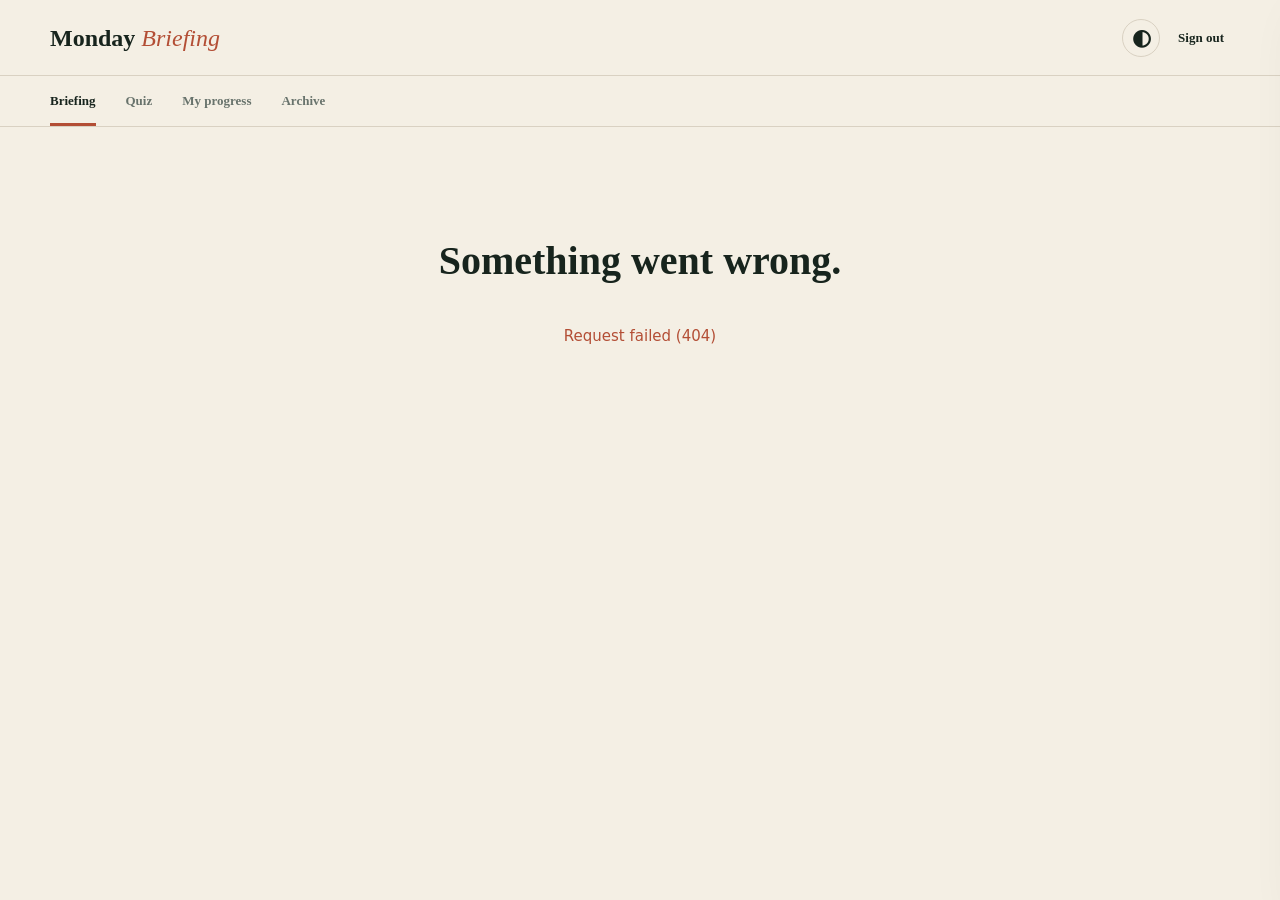
==== templates/index.html @ 01d197db "Build Monday Briefing app" ====
<!doctype html><html lang="en"><head><meta charset="utf-8"><meta name="viewport" content="width=device-width,initial-scale=1"><meta name="theme-color" content="#f4efe4"><title>Monday Briefing</title><link rel="stylesheet" href="/static/styles.css"></head>
<body><header class="masthead"><a class="brand" href="#">Monday <i>Briefing</i></a><div class="header-actions"><button id="theme" class="icon-btn" aria-label="Toggle colour theme">◐</button><form action="/logout" method="post"><button class="text-btn">Sign out</button></form></div></header>
<nav class="tabs" aria-label="Main sections"><button class="tab active" data-tab="briefing">Briefing</button><button class="tab" data-tab="quiz">Quiz</button><button class="tab" data-tab="progress">My progress</button><button class="tab" data-tab="archive">Archive</button></nav>
<div id="mode-banner" class="mode-banner hidden"></div><div id="build-banner" class="build-banner hidden"></div>
<main id="app"><section class="loading"><div class="kicker">Preparing your edition</div><h1>The signal is<br><em>coming into focus.</em></h1></section></main>
<aside id="drawer" class="drawer" aria-hidden="true"><div class="drawer-head"><div><span class="kicker">Dig in</span><h2 id="drawer-title">Tutor</h2></div><button id="drawer-close" class="icon-btn" aria-label="Close tutor">×</button></div><div id="chat" class="chat"></div><form id="chat-form" class="chat-form"><label class="search-check"><input id="web-search" type="checkbox" checked> Use current web sources when helpful</label><div class="chat-compose"><textarea id="chat-input" rows="2" placeholder="What would you like to understand?" required></textarea><button aria-label="Send question">↑</button></div></form></aside><div id="scrim" class="scrim"></div>
<script src="/static/app.js" defer></script></body></html>
---- static/styles.css ----
:root{--paper:#f4efe4;--surface:#fbf8f0;--ink:#17241d;--muted:#68736c;--line:#d9d1c2;--green:#1c4935;--soft-green:#dce8de;--rust:#b34e35;--gold:#d7ab55;--shadow:0 18px 50px rgba(42,35,25,.10)}
[data-theme=dark]{--paper:#101712;--surface:#18221c;--ink:#eef0e9;--muted:#a8b3ac;--line:#344139;--green:#94c9aa;--soft-green:#263e31;--rust:#e4866e;--gold:#d7ae5f;--shadow:0 18px 50px rgba(0,0,0,.3)}
*{box-sizing:border-box}html{scroll-behavior:smooth}body{margin:0;background:var(--paper);color:var(--ink);font:15px/1.55 'DM Sans',system-ui,sans-serif}.masthead{height:76px;padding:0 max(22px,calc((100vw - 1180px)/2));display:flex;align-items:center;justify-content:space-between;border-bottom:1px solid var(--line)}.brand{font:600 24px/1 'Newsreader',serif;color:var(--ink);text-decoration:none}.brand i{color:var(--rust);font-weight:500}.header-actions{display:flex;align-items:center;gap:12px}.header-actions form{margin:0}.text-btn,.icon-btn{background:none;border:0;color:var(--ink);font:600 13px 'DM Sans';cursor:pointer}.icon-btn{font-size:22px;width:38px;height:38px;border:1px solid var(--line);border-radius:50%}.tabs{padding:0 max(22px,calc((100vw - 1180px)/2));display:flex;gap:30px;border-bottom:1px solid var(--line);overflow:auto}.tab{padding:17px 0 14px;border:0;border-bottom:3px solid transparent;background:none;color:var(--muted);font:600 13px 'DM Sans';white-space:nowrap;cursor:pointer}.tab.active{color:var(--ink);border-color:var(--rust)}.mode-banner,.build-banner{padding:9px 20px;text-align:center;font-size:13px}.mode-banner{background:#f2dcae;color:#5b4316}.build-banner{background:var(--green);color:var(--paper)}.hidden{display:none!important}main{width:min(1180px,calc(100% - 44px));margin:0 auto 80px}.loading{padding:120px 0}.kicker{text-transform:uppercase;letter-spacing:.16em;font-weight:700;font-size:11px;color:var(--rust)}h1,h2,h3{font-family:'Newsreader',Georgia,serif}.loading h1,.hero h1{font-size:clamp(48px,8vw,92px);line-height:.9;letter-spacing:-.035em;margin:22px 0}.loading em,.hero em{font-weight:400;color:var(--rust)}.hero{padding:75px 0 50px;border-bottom:1px solid var(--line);display:grid;grid-template-columns:1fr 280px;gap:50px}.hero h1{font-size:clamp(46px,7vw,82px);max-width:850px}.hero-aside{align-self:end;border-left:2px solid var(--rust);padding-left:22px;color:var(--muted)}.date-line{font-size:13px;color:var(--muted);margin-top:12px}.actions{display:flex;gap:10px;flex-wrap:wrap}.primary,.secondary,.dig,.vote{border-radius:999px;padding:10px 16px;font:700 12px 'DM Sans';cursor:pointer}.primary{background:var(--green);color:var(--paper);border:1px solid var(--green)}.secondary,.dig,.vote{background:transparent;color:var(--ink);border:1px solid var(--line)}.section{padding:56px 0 0}.section-head{display:flex;justify-content:space-between;gap:20px;align-items:end;margin-bottom:22px}.section h2{font-size:38px;margin:0;letter-spacing:-.02em}.section-deck{max-width:510px;color:var(--muted);margin:0}.grid{display:grid;grid-template-columns:repeat(12,1fr);gap:18px}.card{grid-column:span 4;background:var(--surface);border:1px solid var(--line);border-radius:16px;padding:24px;display:flex;flex-direction:column;min-height:250px;box-shadow:0 1px 0 rgba(255,255,255,.2)}.card.wide{grid-column:span 6}.card.full{grid-column:1/-1;min-height:auto}.card-number{font:500 12px 'DM Sans';color:var(--rust);letter-spacing:.12em}.card h3{font-size:26px;line-height:1.08;margin:12px 0}.card p{color:var(--muted)}.card strong{color:var(--ink)}.card-footer{margin-top:auto;padding-top:16px;display:flex;align-items:center;justify-content:space-between;gap:8px;border-top:1px solid var(--line)}.feedback{display:flex;gap:6px}.vote{padding:7px 10px}.vote.selected{background:var(--soft-green);border-color:var(--green)}.dig{padding:7px 13px}.sources{display:flex;gap:7px;flex-wrap:wrap}.sources a{font-size:11px;color:var(--green);text-decoration:none;border-bottom:1px solid}.topic{font-size:10px;text-transform:uppercase;letter-spacing:.1em;font-weight:700;color:var(--green)}.tldr{display:grid;grid-template-columns:repeat(4,1fr);gap:1px;background:var(--line);border:1px solid var(--line);border-radius:16px;overflow:hidden}.tldr div{background:var(--surface);padding:24px}.tldr b{color:var(--rust);font-size:12px}.lens-list{margin:8px 0 0;padding-left:18px;color:var(--muted)}.quiz-shell,.progress-shell,.archive-shell{padding-top:60px;max-width:900px}.page-title{font-size:58px;line-height:1;margin:10px 0 15px}.page-deck{color:var(--muted);font-size:17px;max-width:650px}.question{padding:30px 0;border-bottom:1px solid var(--line)}.question h3{font-size:24px;margin:8px 0 16px}.option{display:flex;align-items:flex-start;gap:10px;padding:12px;border:1px solid var(--line);border-radius:10px;margin:8px 0;cursor:pointer}.option:has(input:checked){border-color:var(--green);background:var(--soft-green)}.explanation{margin-top:14px;border-left:3px solid var(--gold);padding:10px 15px;background:var(--surface)}.score{font:600 56px 'Newsreader';color:var(--rust)}.progress-card{background:var(--surface);padding:24px;border:1px solid var(--line);border-radius:14px;margin:12px 0}.progress-row{display:flex;justify-content:space-between}.bar{height:9px;background:var(--line);border-radius:10px;overflow:hidden;margin-top:15px}.bar span{display:block;height:100%;background:var(--green)}.concept-tags{display:flex;gap:8px;flex-wrap:wrap}.concept-tags span{padding:7px 11px;background:var(--soft-green);border-radius:999px;font-size:12px}.archive-item{display:flex;justify-content:space-between;align-items:center;gap:18px;border-bottom:1px solid var(--line);padding:22px 0}.drawer{position:fixed;z-index:20;right:0;top:0;width:min(520px,100%);height:100vh;background:var(--surface);box-shadow:var(--shadow);transform:translateX(105%);transition:.25s;display:flex;flex-direction:column}.drawer.open{transform:none}.drawer-head{padding:25px;display:flex;justify-content:space-between;border-bottom:1px solid var(--line)}.drawer-head h2{font-size:28px;margin:2px 0}.chat{padding:22px;overflow:auto;flex:1}.message{max-width:88%;padding:13px 15px;border-radius:14px;margin-bottom:12px;white-space:pre-wrap}.message.user{margin-left:auto;background:var(--green);color:var(--paper)}.message.assistant{background:var(--paper)}.followup{display:block;width:100%;text-align:left;margin:7px 0;border:1px solid var(--line);background:transparent;color:var(--ink);border-radius:9px;padding:10px;cursor:pointer}.chat-form{border-top:1px solid var(--line);padding:15px}.search-check{display:block;font-size:11px;color:var(--muted);margin-bottom:8px}.chat-compose{display:flex;gap:8px}.chat-compose textarea{flex:1;resize:none;border:1px solid var(--line);background:var(--paper);color:var(--ink);border-radius:12px;padding:12px;font:inherit}.chat-compose button{width:44px;border:0;border-radius:12px;background:var(--green);color:var(--paper);font-size:20px}.scrim{position:fixed;inset:0;background:#0008;z-index:15;opacity:0;pointer-events:none;transition:.25s}.scrim.open{opacity:1;pointer-events:auto}.empty{padding:70px 0;text-align:center}.empty h2{font-size:40px}.error{color:var(--rust)}
@media(max-width:850px){.hero{grid-template-columns:1fr}.hero-aside{align-self:auto}.card,.card.wide{grid-column:span 6}.tldr{grid-template-columns:1fr 1fr}.page-title{font-size:46px}}
@media(max-width:560px){main{width:min(100% - 28px,1180px)}.masthead,.tabs{padding-left:14px;padding-right:14px}.hero{padding-top:48px}.card,.card.wide{grid-column:1/-1}.tldr{grid-template-columns:1fr}.section-head{display:block}.section-deck{margin-top:8px}.header-actions{gap:3px}.text-btn{padding-right:0}.page-title{font-size:40px}}
@media(prefers-reduced-motion:reduce){*{scroll-behavior:auto!important;transition:none!important}}
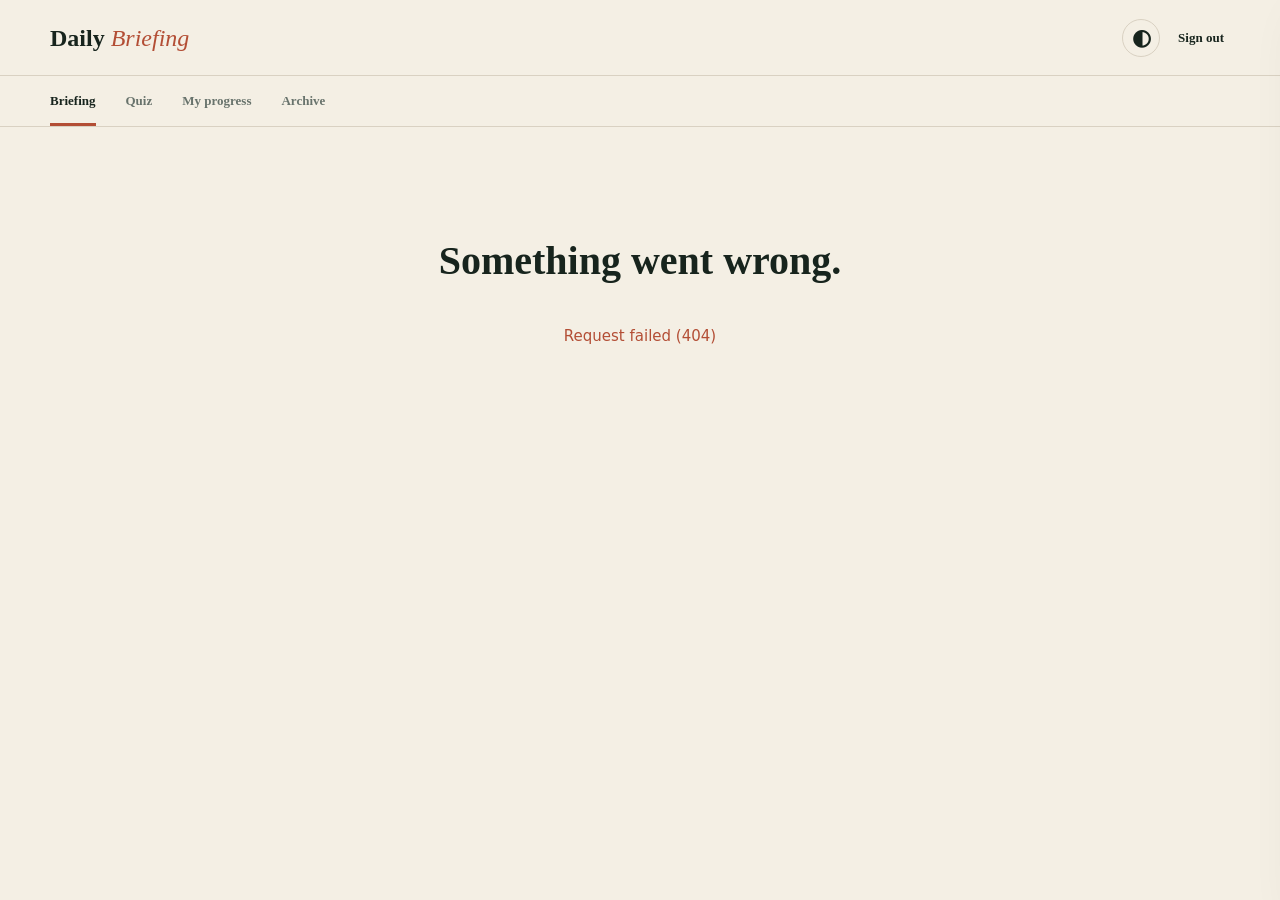
==== commit 168aafc3: "Turn briefing into a free daily manager desk" ====
--- a/templates/index.html
+++ b/templates/index.html
@@ -1,8 +1,7 @@
 <!doctype html><html lang="en"><head><meta charset="utf-8"><meta name="viewport" content="width=device-width,initial-scale=1"><meta name="theme-color" content="#f4efe4"><title>Monday Briefing</title><link rel="stylesheet" href="/static/styles.css"></head>
-<body><header class="masthead"><a class="brand" href="#">Monday <i>Briefing</i></a><div class="header-actions"><button id="theme" class="icon-btn" aria-label="Toggle colour theme">◐</button><form action="/logout" method="post"><button class="text-btn">Sign out</button></form></div></header>
+<body><header class="masthead"><a class="brand" href="#">Daily <i>Briefing</i></a><div class="header-actions"><button id="theme" class="icon-btn" aria-label="Toggle colour theme">◐</button><form action="/logout" method="post"><button class="text-btn">Sign out</button></form></div></header>
 <nav class="tabs" aria-label="Main sections"><button class="tab active" data-tab="briefing">Briefing</button><button class="tab" data-tab="quiz">Quiz</button><button class="tab" data-tab="progress">My progress</button><button class="tab" data-tab="archive">Archive</button></nav>
 <div id="mode-banner" class="mode-banner hidden"></div><div id="build-banner" class="build-banner hidden"></div>
-<main id="app"><section class="loading"><div class="kicker">Preparing your edition</div><h1>The signal is<br><em>coming into focus.</em></h1></section></main>
-<aside id="drawer" class="drawer" aria-hidden="true"><div class="drawer-head"><div><span class="kicker">Dig in</span><h2 id="drawer-title">Tutor</h2></div><button id="drawer-close" class="icon-btn" aria-label="Close tutor">×</button></div><div id="chat" class="chat"></div><form id="chat-form" class="chat-form"><label class="search-check"><input id="web-search" type="checkbox" checked> Use current web sources when helpful</label><div class="chat-compose"><textarea id="chat-input" rows="2" placeholder="What would you like to understand?" required></textarea><button aria-label="Send question">↑</button></div></form></aside><div id="scrim" class="scrim"></div>
+<main id="app"><section class="loading"><div class="kicker">Checking trusted sources</div><h1>Your financial radar<br><em>is coming into focus.</em></h1></section></main>
+<aside id="drawer" class="drawer" aria-hidden="true"><div class="drawer-head"><div><span class="kicker">Dig in</span><h2 id="drawer-title">Tutor</h2></div><button id="drawer-close" class="icon-btn" aria-label="Close tutor">×</button></div><div id="chat" class="chat"></div><form id="chat-form" class="chat-form"><label class="search-check"><input id="web-search" type="checkbox" checked> Include the card’s original source</label><div class="chat-compose"><textarea id="chat-input" rows="2" placeholder="What would you like to understand?" required></textarea><button aria-label="Send question">↑</button></div></form></aside><div id="scrim" class="scrim"></div>
 <script src="/static/app.js" defer></script></body></html>
-
--- a/static/styles.css
+++ b/static/styles.css
@@ -1,6 +1,8 @@
 :root{--paper:#f4efe4;--surface:#fbf8f0;--ink:#17241d;--muted:#68736c;--line:#d9d1c2;--green:#1c4935;--soft-green:#dce8de;--rust:#b34e35;--gold:#d7ab55;--shadow:0 18px 50px rgba(42,35,25,.10)}
 [data-theme=dark]{--paper:#101712;--surface:#18221c;--ink:#eef0e9;--muted:#a8b3ac;--line:#344139;--green:#94c9aa;--soft-green:#263e31;--rust:#e4866e;--gold:#d7ae5f;--shadow:0 18px 50px rgba(0,0,0,.3)}
 *{box-sizing:border-box}html{scroll-behavior:smooth}body{margin:0;background:var(--paper);color:var(--ink);font:15px/1.55 'DM Sans',system-ui,sans-serif}.masthead{height:76px;padding:0 max(22px,calc((100vw - 1180px)/2));display:flex;align-items:center;justify-content:space-between;border-bottom:1px solid var(--line)}.brand{font:600 24px/1 'Newsreader',serif;color:var(--ink);text-decoration:none}.brand i{color:var(--rust);font-weight:500}.header-actions{display:flex;align-items:center;gap:12px}.header-actions form{margin:0}.text-btn,.icon-btn{background:none;border:0;color:var(--ink);font:600 13px 'DM Sans';cursor:pointer}.icon-btn{font-size:22px;width:38px;height:38px;border:1px solid var(--line);border-radius:50%}.tabs{padding:0 max(22px,calc((100vw - 1180px)/2));display:flex;gap:30px;border-bottom:1px solid var(--line);overflow:auto}.tab{padding:17px 0 14px;border:0;border-bottom:3px solid transparent;background:none;color:var(--muted);font:600 13px 'DM Sans';white-space:nowrap;cursor:pointer}.tab.active{color:var(--ink);border-color:var(--rust)}.mode-banner,.build-banner{padding:9px 20px;text-align:center;font-size:13px}.mode-banner{background:#f2dcae;color:#5b4316}.build-banner{background:var(--green);color:var(--paper)}.hidden{display:none!important}main{width:min(1180px,calc(100% - 44px));margin:0 auto 80px}.loading{padding:120px 0}.kicker{text-transform:uppercase;letter-spacing:.16em;font-weight:700;font-size:11px;color:var(--rust)}h1,h2,h3{font-family:'Newsreader',Georgia,serif}.loading h1,.hero h1{font-size:clamp(48px,8vw,92px);line-height:.9;letter-spacing:-.035em;margin:22px 0}.loading em,.hero em{font-weight:400;color:var(--rust)}.hero{padding:75px 0 50px;border-bottom:1px solid var(--line);display:grid;grid-template-columns:1fr 280px;gap:50px}.hero h1{font-size:clamp(46px,7vw,82px);max-width:850px}.hero-aside{align-self:end;border-left:2px solid var(--rust);padding-left:22px;color:var(--muted)}.date-line{font-size:13px;color:var(--muted);margin-top:12px}.actions{display:flex;gap:10px;flex-wrap:wrap}.primary,.secondary,.dig,.vote{border-radius:999px;padding:10px 16px;font:700 12px 'DM Sans';cursor:pointer}.primary{background:var(--green);color:var(--paper);border:1px solid var(--green)}.secondary,.dig,.vote{background:transparent;color:var(--ink);border:1px solid var(--line)}.section{padding:56px 0 0}.section-head{display:flex;justify-content:space-between;gap:20px;align-items:end;margin-bottom:22px}.section h2{font-size:38px;margin:0;letter-spacing:-.02em}.section-deck{max-width:510px;color:var(--muted);margin:0}.grid{display:grid;grid-template-columns:repeat(12,1fr);gap:18px}.card{grid-column:span 4;background:var(--surface);border:1px solid var(--line);border-radius:16px;padding:24px;display:flex;flex-direction:column;min-height:250px;box-shadow:0 1px 0 rgba(255,255,255,.2)}.card.wide{grid-column:span 6}.card.full{grid-column:1/-1;min-height:auto}.card-number{font:500 12px 'DM Sans';color:var(--rust);letter-spacing:.12em}.card h3{font-size:26px;line-height:1.08;margin:12px 0}.card p{color:var(--muted)}.card strong{color:var(--ink)}.card-footer{margin-top:auto;padding-top:16px;display:flex;align-items:center;justify-content:space-between;gap:8px;border-top:1px solid var(--line)}.feedback{display:flex;gap:6px}.vote{padding:7px 10px}.vote.selected{background:var(--soft-green);border-color:var(--green)}.dig{padding:7px 13px}.sources{display:flex;gap:7px;flex-wrap:wrap}.sources a{font-size:11px;color:var(--green);text-decoration:none;border-bottom:1px solid}.topic{font-size:10px;text-transform:uppercase;letter-spacing:.1em;font-weight:700;color:var(--green)}.tldr{display:grid;grid-template-columns:repeat(4,1fr);gap:1px;background:var(--line);border:1px solid var(--line);border-radius:16px;overflow:hidden}.tldr div{background:var(--surface);padding:24px}.tldr b{color:var(--rust);font-size:12px}.lens-list{margin:8px 0 0;padding-left:18px;color:var(--muted)}.quiz-shell,.progress-shell,.archive-shell{padding-top:60px;max-width:900px}.page-title{font-size:58px;line-height:1;margin:10px 0 15px}.page-deck{color:var(--muted);font-size:17px;max-width:650px}.question{padding:30px 0;border-bottom:1px solid var(--line)}.question h3{font-size:24px;margin:8px 0 16px}.option{display:flex;align-items:flex-start;gap:10px;padding:12px;border:1px solid var(--line);border-radius:10px;margin:8px 0;cursor:pointer}.option:has(input:checked){border-color:var(--green);background:var(--soft-green)}.explanation{margin-top:14px;border-left:3px solid var(--gold);padding:10px 15px;background:var(--surface)}.score{font:600 56px 'Newsreader';color:var(--rust)}.progress-card{background:var(--surface);padding:24px;border:1px solid var(--line);border-radius:14px;margin:12px 0}.progress-row{display:flex;justify-content:space-between}.bar{height:9px;background:var(--line);border-radius:10px;overflow:hidden;margin-top:15px}.bar span{display:block;height:100%;background:var(--green)}.concept-tags{display:flex;gap:8px;flex-wrap:wrap}.concept-tags span{padding:7px 11px;background:var(--soft-green);border-radius:999px;font-size:12px}.archive-item{display:flex;justify-content:space-between;align-items:center;gap:18px;border-bottom:1px solid var(--line);padding:22px 0}.drawer{position:fixed;z-index:20;right:0;top:0;width:min(520px,100%);height:100vh;background:var(--surface);box-shadow:var(--shadow);transform:translateX(105%);transition:.25s;display:flex;flex-direction:column}.drawer.open{transform:none}.drawer-head{padding:25px;display:flex;justify-content:space-between;border-bottom:1px solid var(--line)}.drawer-head h2{font-size:28px;margin:2px 0}.chat{padding:22px;overflow:auto;flex:1}.message{max-width:88%;padding:13px 15px;border-radius:14px;margin-bottom:12px;white-space:pre-wrap}.message.user{margin-left:auto;background:var(--green);color:var(--paper)}.message.assistant{background:var(--paper)}.followup{display:block;width:100%;text-align:left;margin:7px 0;border:1px solid var(--line);background:transparent;color:var(--ink);border-radius:9px;padding:10px;cursor:pointer}.chat-form{border-top:1px solid var(--line);padding:15px}.search-check{display:block;font-size:11px;color:var(--muted);margin-bottom:8px}.chat-compose{display:flex;gap:8px}.chat-compose textarea{flex:1;resize:none;border:1px solid var(--line);background:var(--paper);color:var(--ink);border-radius:12px;padding:12px;font:inherit}.chat-compose button{width:44px;border:0;border-radius:12px;background:var(--green);color:var(--paper);font-size:20px}.scrim{position:fixed;inset:0;background:#0008;z-index:15;opacity:0;pointer-events:none;transition:.25s}.scrim.open{opacity:1;pointer-events:auto}.empty{padding:70px 0;text-align:center}.empty h2{font-size:40px}.error{color:var(--rust)}
-@media(max-width:850px){.hero{grid-template-columns:1fr}.hero-aside{align-self:auto}.card,.card.wide{grid-column:span 6}.tldr{grid-template-columns:1fr 1fr}.page-title{font-size:46px}}
-@media(max-width:560px){main{width:min(100% - 28px,1180px)}.masthead,.tabs{padding-left:14px;padding-right:14px}.hero{padding-top:48px}.card,.card.wide{grid-column:1/-1}.tldr{grid-template-columns:1fr}.section-head{display:block}.section-deck{margin-top:8px}.header-actions{gap:3px}.text-btn{padding-right:0}.page-title{font-size:40px}}
+.pulse{display:grid;grid-template-columns:repeat(4,1fr);border:1px solid var(--line);border-radius:14px;overflow:hidden;margin-top:24px;background:var(--line);gap:1px}.pulse div{background:var(--surface);padding:18px 20px}.pulse b{display:block;font:600 28px 'Newsreader',serif;color:var(--rust)}.pulse span{color:var(--muted);font-size:11px;text-transform:uppercase;letter-spacing:.08em}.change-list{border-top:1px solid var(--line)}.change-list div{display:grid;grid-template-columns:180px 1fr 140px;gap:18px;padding:15px 0;border-bottom:1px solid var(--line);align-items:center}.change-list small{color:var(--muted);text-align:right}.checklist{display:grid;grid-template-columns:1fr 1fr;gap:12px}.checklist div{display:flex;gap:15px;background:var(--surface);border:1px solid var(--line);border-radius:14px;padding:20px}.checklist b{color:var(--rust)}.checklist p{margin:0;color:var(--muted)}
+.manager-desk{border-top:4px solid var(--ink);margin-top:58px}.market-tape{display:grid;grid-template-columns:repeat(6,1fr);border:1px solid var(--line);border-radius:14px;overflow:hidden;margin-bottom:7px}.market-tape a{padding:15px;border-right:1px solid var(--line);background:var(--surface);color:var(--ink);text-decoration:none}.market-tape a:last-child{border:0}.market-tape span,.market-tape small{display:block;color:var(--muted);font-size:10px}.market-tape b{display:block;font:600 23px 'Newsreader',serif;margin:2px 0}.tape-note{font-size:10px;color:var(--muted);margin:0 0 20px}.desk-links{border-top:1px solid var(--line);margin-top:12px}.desk-links a{display:block;padding:11px 0;border-bottom:1px solid var(--line);color:var(--ink);text-decoration:none}.desk-links b{display:block;font-size:12px;line-height:1.35}.desk-links small,.reference small{display:block;color:var(--muted);font-size:10px;margin-top:4px}.muted{color:var(--muted)}.desk-subgrid{display:grid;grid-template-columns:.7fr 1.3fr;gap:36px;margin-top:24px;background:var(--surface);border:1px solid var(--line);border-radius:16px;padding:26px}.desk-subgrid h3{font-size:25px;margin:0 0 14px}.desk-subgrid ol{padding-left:20px;margin:0}.desk-subgrid li{margin-bottom:12px;color:var(--muted)}.reference{display:grid;grid-template-columns:180px 1fr;gap:4px 16px;color:var(--ink);text-decoration:none;padding:10px 0;border-bottom:1px solid var(--line)}.reference span{color:var(--muted);font-size:12px}.reference small{grid-column:2}.limitations{margin-top:12px;border:1px solid var(--line);border-radius:12px;padding:14px 18px;background:var(--surface)}.limitations summary{font-weight:700;cursor:pointer}.limitations li{color:var(--muted);margin:8px 0}
+@media(max-width:850px){.hero{grid-template-columns:1fr}.hero-aside{align-self:auto}.card,.card.wide{grid-column:span 6}.tldr,.pulse{grid-template-columns:1fr 1fr}.change-list div{grid-template-columns:140px 1fr}.change-list small{grid-column:2;text-align:left}.page-title{font-size:46px}.market-tape{grid-template-columns:repeat(3,1fr)}.market-tape a{border-bottom:1px solid var(--line)}.desk-subgrid{grid-template-columns:1fr}.reference{grid-template-columns:1fr}.reference small{grid-column:1}}
+@media(max-width:560px){main{width:min(100% - 28px,1180px)}.masthead,.tabs{padding-left:14px;padding-right:14px}.hero{padding-top:48px}.card,.card.wide{grid-column:1/-1}.tldr,.pulse,.checklist{grid-template-columns:1fr}.market-tape{grid-template-columns:1fr 1fr}.change-list div{grid-template-columns:1fr;gap:5px}.change-list small{grid-column:1}.section-head{display:block}.section-deck{margin-top:8px}.header-actions{gap:3px}.text-btn{padding-right:0}.page-title{font-size:40px}}
 @media(prefers-reduced-motion:reduce){*{scroll-behavior:auto!important;transition:none!important}}
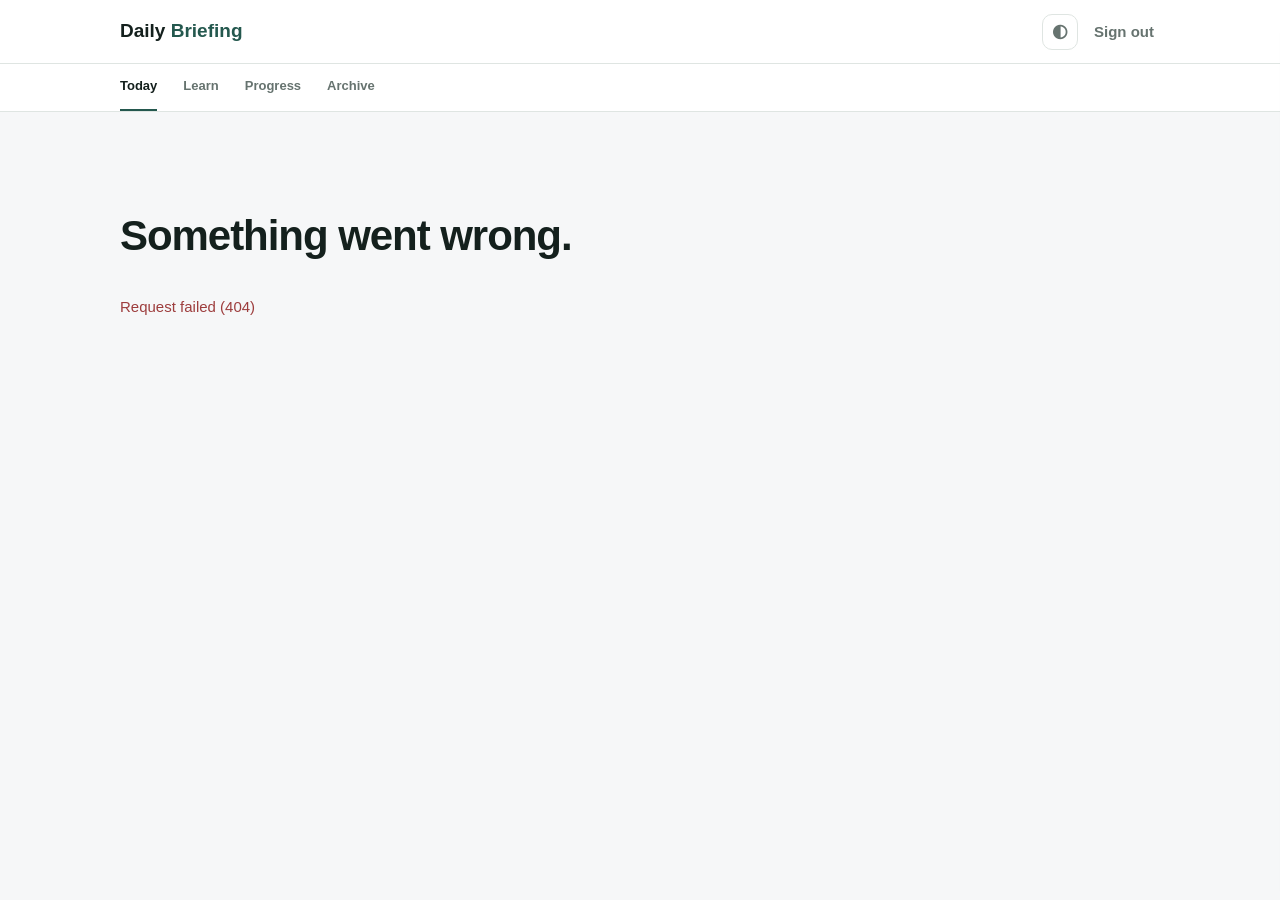
==== commit 18af62d1: "Refocus briefing around learning and sentiment" ====
--- a/templates/index.html
+++ b/templates/index.html
@@ -1,6 +1,6 @@
 <!doctype html><html lang="en"><head><meta charset="utf-8"><meta name="viewport" content="width=device-width,initial-scale=1"><meta name="theme-color" content="#f4efe4"><title>Monday Briefing</title><link rel="stylesheet" href="/static/styles.css"></head>
 <body><header class="masthead"><a class="brand" href="#">Daily <i>Briefing</i></a><div class="header-actions"><button id="theme" class="icon-btn" aria-label="Toggle colour theme">◐</button><form action="/logout" method="post"><button class="text-btn">Sign out</button></form></div></header>
-<nav class="tabs" aria-label="Main sections"><button class="tab active" data-tab="briefing">Briefing</button><button class="tab" data-tab="quiz">Quiz</button><button class="tab" data-tab="progress">My progress</button><button class="tab" data-tab="archive">Archive</button></nav>
+<nav class="tabs" aria-label="Main sections"><button class="tab active" data-tab="briefing">Today</button><button class="tab" data-tab="quiz">Learn</button><button class="tab" data-tab="progress">Progress</button><button class="tab" data-tab="archive">Archive</button></nav>
 <div id="mode-banner" class="mode-banner hidden"></div><div id="build-banner" class="build-banner hidden"></div>
 <main id="app"><section class="loading"><div class="kicker">Checking trusted sources</div><h1>Your financial radar<br><em>is coming into focus.</em></h1></section></main>
 <aside id="drawer" class="drawer" aria-hidden="true"><div class="drawer-head"><div><span class="kicker">Dig in</span><h2 id="drawer-title">Tutor</h2></div><button id="drawer-close" class="icon-btn" aria-label="Close tutor">×</button></div><div id="chat" class="chat"></div><form id="chat-form" class="chat-form"><label class="search-check"><input id="web-search" type="checkbox" checked> Include the card’s original source</label><div class="chat-compose"><textarea id="chat-input" rows="2" placeholder="What would you like to understand?" required></textarea><button aria-label="Send question">↑</button></div></form></aside><div id="scrim" class="scrim"></div>
--- a/static/styles.css
+++ b/static/styles.css
@@ -1,8 +1,13 @@
-:root{--paper:#f4efe4;--surface:#fbf8f0;--ink:#17241d;--muted:#68736c;--line:#d9d1c2;--green:#1c4935;--soft-green:#dce8de;--rust:#b34e35;--gold:#d7ab55;--shadow:0 18px 50px rgba(42,35,25,.10)}
-[data-theme=dark]{--paper:#101712;--surface:#18221c;--ink:#eef0e9;--muted:#a8b3ac;--line:#344139;--green:#94c9aa;--soft-green:#263e31;--rust:#e4866e;--gold:#d7ae5f;--shadow:0 18px 50px rgba(0,0,0,.3)}
-*{box-sizing:border-box}html{scroll-behavior:smooth}body{margin:0;background:var(--paper);color:var(--ink);font:15px/1.55 'DM Sans',system-ui,sans-serif}.masthead{height:76px;padding:0 max(22px,calc((100vw - 1180px)/2));display:flex;align-items:center;justify-content:space-between;border-bottom:1px solid var(--line)}.brand{font:600 24px/1 'Newsreader',serif;color:var(--ink);text-decoration:none}.brand i{color:var(--rust);font-weight:500}.header-actions{display:flex;align-items:center;gap:12px}.header-actions form{margin:0}.text-btn,.icon-btn{background:none;border:0;color:var(--ink);font:600 13px 'DM Sans';cursor:pointer}.icon-btn{font-size:22px;width:38px;height:38px;border:1px solid var(--line);border-radius:50%}.tabs{padding:0 max(22px,calc((100vw - 1180px)/2));display:flex;gap:30px;border-bottom:1px solid var(--line);overflow:auto}.tab{padding:17px 0 14px;border:0;border-bottom:3px solid transparent;background:none;color:var(--muted);font:600 13px 'DM Sans';white-space:nowrap;cursor:pointer}.tab.active{color:var(--ink);border-color:var(--rust)}.mode-banner,.build-banner{padding:9px 20px;text-align:center;font-size:13px}.mode-banner{background:#f2dcae;color:#5b4316}.build-banner{background:var(--green);color:var(--paper)}.hidden{display:none!important}main{width:min(1180px,calc(100% - 44px));margin:0 auto 80px}.loading{padding:120px 0}.kicker{text-transform:uppercase;letter-spacing:.16em;font-weight:700;font-size:11px;color:var(--rust)}h1,h2,h3{font-family:'Newsreader',Georgia,serif}.loading h1,.hero h1{font-size:clamp(48px,8vw,92px);line-height:.9;letter-spacing:-.035em;margin:22px 0}.loading em,.hero em{font-weight:400;color:var(--rust)}.hero{padding:75px 0 50px;border-bottom:1px solid var(--line);display:grid;grid-template-columns:1fr 280px;gap:50px}.hero h1{font-size:clamp(46px,7vw,82px);max-width:850px}.hero-aside{align-self:end;border-left:2px solid var(--rust);padding-left:22px;color:var(--muted)}.date-line{font-size:13px;color:var(--muted);margin-top:12px}.actions{display:flex;gap:10px;flex-wrap:wrap}.primary,.secondary,.dig,.vote{border-radius:999px;padding:10px 16px;font:700 12px 'DM Sans';cursor:pointer}.primary{background:var(--green);color:var(--paper);border:1px solid var(--green)}.secondary,.dig,.vote{background:transparent;color:var(--ink);border:1px solid var(--line)}.section{padding:56px 0 0}.section-head{display:flex;justify-content:space-between;gap:20px;align-items:end;margin-bottom:22px}.section h2{font-size:38px;margin:0;letter-spacing:-.02em}.section-deck{max-width:510px;color:var(--muted);margin:0}.grid{display:grid;grid-template-columns:repeat(12,1fr);gap:18px}.card{grid-column:span 4;background:var(--surface);border:1px solid var(--line);border-radius:16px;padding:24px;display:flex;flex-direction:column;min-height:250px;box-shadow:0 1px 0 rgba(255,255,255,.2)}.card.wide{grid-column:span 6}.card.full{grid-column:1/-1;min-height:auto}.card-number{font:500 12px 'DM Sans';color:var(--rust);letter-spacing:.12em}.card h3{font-size:26px;line-height:1.08;margin:12px 0}.card p{color:var(--muted)}.card strong{color:var(--ink)}.card-footer{margin-top:auto;padding-top:16px;display:flex;align-items:center;justify-content:space-between;gap:8px;border-top:1px solid var(--line)}.feedback{display:flex;gap:6px}.vote{padding:7px 10px}.vote.selected{background:var(--soft-green);border-color:var(--green)}.dig{padding:7px 13px}.sources{display:flex;gap:7px;flex-wrap:wrap}.sources a{font-size:11px;color:var(--green);text-decoration:none;border-bottom:1px solid}.topic{font-size:10px;text-transform:uppercase;letter-spacing:.1em;font-weight:700;color:var(--green)}.tldr{display:grid;grid-template-columns:repeat(4,1fr);gap:1px;background:var(--line);border:1px solid var(--line);border-radius:16px;overflow:hidden}.tldr div{background:var(--surface);padding:24px}.tldr b{color:var(--rust);font-size:12px}.lens-list{margin:8px 0 0;padding-left:18px;color:var(--muted)}.quiz-shell,.progress-shell,.archive-shell{padding-top:60px;max-width:900px}.page-title{font-size:58px;line-height:1;margin:10px 0 15px}.page-deck{color:var(--muted);font-size:17px;max-width:650px}.question{padding:30px 0;border-bottom:1px solid var(--line)}.question h3{font-size:24px;margin:8px 0 16px}.option{display:flex;align-items:flex-start;gap:10px;padding:12px;border:1px solid var(--line);border-radius:10px;margin:8px 0;cursor:pointer}.option:has(input:checked){border-color:var(--green);background:var(--soft-green)}.explanation{margin-top:14px;border-left:3px solid var(--gold);padding:10px 15px;background:var(--surface)}.score{font:600 56px 'Newsreader';color:var(--rust)}.progress-card{background:var(--surface);padding:24px;border:1px solid var(--line);border-radius:14px;margin:12px 0}.progress-row{display:flex;justify-content:space-between}.bar{height:9px;background:var(--line);border-radius:10px;overflow:hidden;margin-top:15px}.bar span{display:block;height:100%;background:var(--green)}.concept-tags{display:flex;gap:8px;flex-wrap:wrap}.concept-tags span{padding:7px 11px;background:var(--soft-green);border-radius:999px;font-size:12px}.archive-item{display:flex;justify-content:space-between;align-items:center;gap:18px;border-bottom:1px solid var(--line);padding:22px 0}.drawer{position:fixed;z-index:20;right:0;top:0;width:min(520px,100%);height:100vh;background:var(--surface);box-shadow:var(--shadow);transform:translateX(105%);transition:.25s;display:flex;flex-direction:column}.drawer.open{transform:none}.drawer-head{padding:25px;display:flex;justify-content:space-between;border-bottom:1px solid var(--line)}.drawer-head h2{font-size:28px;margin:2px 0}.chat{padding:22px;overflow:auto;flex:1}.message{max-width:88%;padding:13px 15px;border-radius:14px;margin-bottom:12px;white-space:pre-wrap}.message.user{margin-left:auto;background:var(--green);color:var(--paper)}.message.assistant{background:var(--paper)}.followup{display:block;width:100%;text-align:left;margin:7px 0;border:1px solid var(--line);background:transparent;color:var(--ink);border-radius:9px;padding:10px;cursor:pointer}.chat-form{border-top:1px solid var(--line);padding:15px}.search-check{display:block;font-size:11px;color:var(--muted);margin-bottom:8px}.chat-compose{display:flex;gap:8px}.chat-compose textarea{flex:1;resize:none;border:1px solid var(--line);background:var(--paper);color:var(--ink);border-radius:12px;padding:12px;font:inherit}.chat-compose button{width:44px;border:0;border-radius:12px;background:var(--green);color:var(--paper);font-size:20px}.scrim{position:fixed;inset:0;background:#0008;z-index:15;opacity:0;pointer-events:none;transition:.25s}.scrim.open{opacity:1;pointer-events:auto}.empty{padding:70px 0;text-align:center}.empty h2{font-size:40px}.error{color:var(--rust)}
-.pulse{display:grid;grid-template-columns:repeat(4,1fr);border:1px solid var(--line);border-radius:14px;overflow:hidden;margin-top:24px;background:var(--line);gap:1px}.pulse div{background:var(--surface);padding:18px 20px}.pulse b{display:block;font:600 28px 'Newsreader',serif;color:var(--rust)}.pulse span{color:var(--muted);font-size:11px;text-transform:uppercase;letter-spacing:.08em}.change-list{border-top:1px solid var(--line)}.change-list div{display:grid;grid-template-columns:180px 1fr 140px;gap:18px;padding:15px 0;border-bottom:1px solid var(--line);align-items:center}.change-list small{color:var(--muted);text-align:right}.checklist{display:grid;grid-template-columns:1fr 1fr;gap:12px}.checklist div{display:flex;gap:15px;background:var(--surface);border:1px solid var(--line);border-radius:14px;padding:20px}.checklist b{color:var(--rust)}.checklist p{margin:0;color:var(--muted)}
-.manager-desk{border-top:4px solid var(--ink);margin-top:58px}.market-tape{display:grid;grid-template-columns:repeat(6,1fr);border:1px solid var(--line);border-radius:14px;overflow:hidden;margin-bottom:7px}.market-tape a{padding:15px;border-right:1px solid var(--line);background:var(--surface);color:var(--ink);text-decoration:none}.market-tape a:last-child{border:0}.market-tape span,.market-tape small{display:block;color:var(--muted);font-size:10px}.market-tape b{display:block;font:600 23px 'Newsreader',serif;margin:2px 0}.tape-note{font-size:10px;color:var(--muted);margin:0 0 20px}.desk-links{border-top:1px solid var(--line);margin-top:12px}.desk-links a{display:block;padding:11px 0;border-bottom:1px solid var(--line);color:var(--ink);text-decoration:none}.desk-links b{display:block;font-size:12px;line-height:1.35}.desk-links small,.reference small{display:block;color:var(--muted);font-size:10px;margin-top:4px}.muted{color:var(--muted)}.desk-subgrid{display:grid;grid-template-columns:.7fr 1.3fr;gap:36px;margin-top:24px;background:var(--surface);border:1px solid var(--line);border-radius:16px;padding:26px}.desk-subgrid h3{font-size:25px;margin:0 0 14px}.desk-subgrid ol{padding-left:20px;margin:0}.desk-subgrid li{margin-bottom:12px;color:var(--muted)}.reference{display:grid;grid-template-columns:180px 1fr;gap:4px 16px;color:var(--ink);text-decoration:none;padding:10px 0;border-bottom:1px solid var(--line)}.reference span{color:var(--muted);font-size:12px}.reference small{grid-column:2}.limitations{margin-top:12px;border:1px solid var(--line);border-radius:12px;padding:14px 18px;background:var(--surface)}.limitations summary{font-weight:700;cursor:pointer}.limitations li{color:var(--muted);margin:8px 0}
-@media(max-width:850px){.hero{grid-template-columns:1fr}.hero-aside{align-self:auto}.card,.card.wide{grid-column:span 6}.tldr,.pulse{grid-template-columns:1fr 1fr}.change-list div{grid-template-columns:140px 1fr}.change-list small{grid-column:2;text-align:left}.page-title{font-size:46px}.market-tape{grid-template-columns:repeat(3,1fr)}.market-tape a{border-bottom:1px solid var(--line)}.desk-subgrid{grid-template-columns:1fr}.reference{grid-template-columns:1fr}.reference small{grid-column:1}}
-@media(max-width:560px){main{width:min(100% - 28px,1180px)}.masthead,.tabs{padding-left:14px;padding-right:14px}.hero{padding-top:48px}.card,.card.wide{grid-column:1/-1}.tldr,.pulse,.checklist{grid-template-columns:1fr}.market-tape{grid-template-columns:1fr 1fr}.change-list div{grid-template-columns:1fr;gap:5px}.change-list small{grid-column:1}.section-head{display:block}.section-deck{margin-top:8px}.header-actions{gap:3px}.text-btn{padding-right:0}.page-title{font-size:40px}}
+:root{--bg:#f6f7f8;--surface:#fff;--surface-2:#f0f3f2;--ink:#14201d;--muted:#66736f;--line:#dfe5e2;--accent:#24584e;--accent-soft:#e4efec;--danger:#9d3d3d;--shadow:0 12px 32px rgba(20,32,29,.07)}
+[data-theme=dark]{--bg:#111715;--surface:#18201d;--surface-2:#202a26;--ink:#f2f5f3;--muted:#a4b0ac;--line:#33403b;--accent:#8fc3b6;--accent-soft:#263a34;--danger:#e58a8a;--shadow:0 14px 36px rgba(0,0,0,.25)}
+*{box-sizing:border-box}html{scroll-behavior:smooth}body{margin:0;background:var(--bg);color:var(--ink);font:15px/1.6 Inter,ui-sans-serif,-apple-system,BlinkMacSystemFont,"Segoe UI",sans-serif}button,input,textarea{font:inherit}button,a{transition:.16s ease}h1,h2,h3,h4,p{margin-top:0}h1,h2,h3,h4{line-height:1.15;letter-spacing:-.025em}.hidden{display:none!important}
+.masthead{height:64px;padding:0 max(20px,calc((100vw - 1040px)/2));display:flex;align-items:center;justify-content:space-between;background:var(--surface);border-bottom:1px solid var(--line)}.brand{font-size:19px;font-weight:750;color:var(--ink);text-decoration:none}.brand i{font-style:normal;color:var(--accent)}.header-actions{display:flex;align-items:center;gap:10px}.header-actions form{margin:0}.text-btn,.icon-btn{border:0;background:transparent;color:var(--muted);font-weight:650;cursor:pointer}.text-btn:hover,.icon-btn:hover{color:var(--ink)}.icon-btn{width:36px;height:36px;border:1px solid var(--line);border-radius:10px;font-size:18px}.tabs{height:48px;padding:0 max(20px,calc((100vw - 1040px)/2));display:flex;gap:26px;background:var(--surface);border-bottom:1px solid var(--line);overflow:auto}.tab{padding:0;border:0;border-bottom:2px solid transparent;background:transparent;color:var(--muted);font-size:13px;font-weight:650;white-space:nowrap;cursor:pointer}.tab.active{color:var(--ink);border-color:var(--accent)}.mode-banner,.build-banner{padding:7px 18px;text-align:center;font-size:11px;border-bottom:1px solid var(--line)}.mode-banner{background:var(--surface-2);color:var(--muted)}.build-banner{background:var(--accent);color:#fff}
+main{width:min(1040px,calc(100% - 40px));margin:0 auto 80px}.brief-hero{padding:68px 0 48px;max-width:760px}.eyebrow,.meta-line{font-size:11px;font-weight:750;letter-spacing:.1em;text-transform:uppercase;color:var(--muted)}.brief-hero h1{font-size:clamp(40px,6vw,58px);margin:14px 0 16px}.brief-hero>p{max-width:620px;color:var(--muted);font-size:18px}.actions{display:flex;gap:10px;flex-wrap:wrap;margin-top:26px}.primary,.secondary,.text-action,.dig,.vote{border-radius:9px;padding:10px 15px;font-weight:700;font-size:12px;cursor:pointer}.primary{border:1px solid var(--accent);background:var(--accent);color:#fff}.primary:hover{filter:brightness(.94);transform:translateY(-1px)}.secondary{border:1px solid var(--line);background:var(--surface);color:var(--ink)}.secondary:hover{border-color:var(--accent)}.text-action{border:0;background:transparent;color:var(--accent);padding:5px}.market-strip{display:grid;grid-template-columns:repeat(4,1fr);background:var(--surface);border:1px solid var(--line);border-radius:12px;position:relative}.market-strip a{padding:16px 18px;border-right:1px solid var(--line);color:var(--ink);text-decoration:none}.market-strip a:nth-child(4){border:0}.market-strip span,.market-strip small{display:block;color:var(--muted);font-size:10px}.market-strip strong{display:block;margin:3px 0;font-size:18px}.market-strip>p{position:absolute;right:0;bottom:-25px;font-size:10px;color:var(--muted)}
+.brief-section{padding:72px 0 0}.step-head{display:grid;grid-template-columns:42px 1fr;gap:18px;align-items:start;margin-bottom:24px}.step-head>span{width:34px;height:34px;display:grid;place-items:center;border:1px solid var(--line);border-radius:50%;color:var(--muted);font-size:11px;font-weight:800}.step-head h2{font-size:30px;margin:0 0 5px}.step-head p{margin:0;color:var(--muted)}.takeaway-list{border-top:1px solid var(--line)}.takeaway{display:grid;grid-template-columns:48px 1fr;gap:18px;padding:30px 0;border-bottom:1px solid var(--line)}.takeaway-number{font-size:12px;color:var(--muted);font-weight:800}.takeaway h3{font-size:24px;max-width:760px;margin:8px 0 10px}.takeaway>div>p{color:var(--muted);max-width:760px}.takeaway dl{display:grid;grid-template-columns:1fr 1fr;gap:24px;margin:20px 0}.takeaway dl div{border-left:2px solid var(--line);padding-left:14px}.takeaway dt{font-size:11px;text-transform:uppercase;letter-spacing:.08em;font-weight:800}.takeaway dd{margin:4px 0 0;color:var(--muted)}.takeaway-actions{display:flex;align-items:center;justify-content:space-between;gap:12px}.sources{display:flex;gap:8px;flex-wrap:wrap}.sources a{font-size:11px;color:var(--accent);text-decoration:none;border-bottom:1px solid currentColor}
+.sentiment-layout{display:grid;grid-template-columns:290px 1fr;gap:18px}.sentiment-pulse,.sentiment-themes{background:var(--surface);border:1px solid var(--line);border-radius:12px}.sentiment-pulse{padding:24px}.sentiment-pulse h3{font-size:25px;margin:12px 0 22px}.sentiment-pulse>p{font-size:11px;color:var(--muted);margin:18px 0 0}.sentiment-scale{height:6px;background:var(--line);border-radius:99px;position:relative}.sentiment-scale span{display:block;height:100%;background:var(--accent);border-radius:99px}.sentiment-scale i{position:absolute;top:50%;width:12px;height:12px;background:var(--surface);border:3px solid var(--accent);border-radius:50%;transform:translate(-50%,-50%)}.scale-labels{display:flex;justify-content:space-between;margin-top:8px;color:var(--muted);font-size:9px}.sentiment-themes{padding:0 22px}.sentiment-themes article{padding:20px 0;border-bottom:1px solid var(--line)}.sentiment-themes article:last-child{border:0}.sentiment-themes article>div{display:flex;justify-content:space-between;gap:16px}.sentiment-themes h3{font-size:17px;margin:0}.sentiment-themes article>div>span{font-size:10px;color:var(--muted);order:2}.sentiment-themes p{color:var(--muted);font-size:13px;margin:8px 0}.sentiment-themes details summary{font-size:11px;color:var(--accent);cursor:pointer}.sentiment-themes details a{display:block;padding:8px 0;color:var(--ink);font-size:11px;text-decoration:none}.sentiment-themes details small{display:block;color:var(--muted)}.community-links{display:flex;gap:8px;flex-wrap:wrap}.community-links a{color:var(--accent);font-size:12px}.caveat{font-size:11px;color:var(--muted);margin:10px 0 0}
+.learning-block{display:grid;grid-template-columns:1fr 1fr;gap:22px}.learning-block .step-head{grid-column:1/-1}.lesson,.next-actions{background:var(--surface);border:1px solid var(--line);border-radius:12px;padding:26px}.lesson{display:flex;flex-direction:column;justify-content:space-between;align-items:flex-start}.lesson h3{font-size:25px;margin:10px 0}.lesson p,.lesson small{color:var(--muted)}.lesson .secondary{margin-top:22px}.next-actions h3{font-size:20px}.next-actions label{display:block;border-top:1px solid var(--line);padding:14px 0;cursor:pointer}.next-actions label span{display:grid;grid-template-columns:24px 1fr;gap:8px;color:var(--muted)}.next-actions label input{position:absolute;opacity:0}.next-actions label b{width:20px;height:20px;border:1px solid var(--line);border-radius:5px;display:grid;place-items:center;color:var(--muted);font-size:10px}.next-actions label:has(input:checked) span{text-decoration:line-through;opacity:.55}.next-actions label:has(input:checked) b{background:var(--accent);color:#fff}.next-actions .primary{margin-top:10px}
+.research-drawer{margin-top:70px;border:1px solid var(--line);border-radius:12px;background:var(--surface)}.research-drawer>summary{padding:22px 24px;display:flex;align-items:center;justify-content:space-between;cursor:pointer;list-style:none}.research-drawer>summary::-webkit-details-marker{display:none}.research-drawer>summary span{display:flex;flex-direction:column}.research-drawer>summary small{color:var(--muted);font-weight:400;margin-top:3px}.research-drawer>summary i{font-style:normal;font-size:24px;color:var(--muted)}.research-drawer[open]>summary i{transform:rotate(45deg)}.research-body{border-top:1px solid var(--line);padding:26px}.research-columns{display:grid;grid-template-columns:1fr 1fr;gap:38px}.research-columns>div>h3,.all-updates>h3{font-size:19px}.research-group{padding:16px 0;border-top:1px solid var(--line)}.research-group>span{font-size:10px;color:var(--muted)}.research-group h4{font-size:16px;margin:4px 0}.research-group p{font-size:12px;color:var(--muted)}.research-group a{display:block;color:var(--accent);font-size:11px;margin:7px 0}.source-row{display:block;padding:13px 0;border-top:1px solid var(--line);color:var(--ink);text-decoration:none}.source-row b,.source-row span{display:block}.source-row span{font-size:11px;color:var(--muted);margin-top:3px}.all-updates{margin-top:34px}.all-updates article{display:flex;justify-content:space-between;gap:20px;padding:18px 0;border-top:1px solid var(--line)}.all-updates article span{font-size:10px;color:var(--muted)}.all-updates h4{font-size:15px;margin:4px 0}.all-updates p{font-size:12px;color:var(--muted);margin:0;max-width:760px}.limitations{margin-top:22px;border-top:1px solid var(--line);padding-top:18px;color:var(--muted)}.limitations summary{color:var(--ink);font-weight:700;cursor:pointer}
+.loading,.empty{padding:100px 0;max-width:680px}.loading h1,.empty h2{font-size:42px}.kicker{font-size:11px;text-transform:uppercase;letter-spacing:.1em;font-weight:750;color:var(--muted)}.quiz-shell,.progress-shell,.archive-shell{padding:58px 0;max-width:820px}.page-title{font-size:44px;margin:10px 0}.page-deck{color:var(--muted);font-size:16px}.question{padding:26px 0;border-bottom:1px solid var(--line)}.question h3{font-size:21px}.option{display:flex;gap:10px;padding:12px;border:1px solid var(--line);border-radius:9px;background:var(--surface);margin:8px 0;cursor:pointer}.option:has(input:checked){border-color:var(--accent);background:var(--accent-soft)}.explanation{margin-top:12px;padding:14px;background:var(--surface-2);border-left:3px solid var(--accent)}.progress-card{background:var(--surface);border:1px solid var(--line);border-radius:12px;padding:22px;margin:12px 0}.score{font-size:44px;font-weight:800}.progress-row,.archive-item{display:flex;justify-content:space-between;gap:18px}.bar{height:7px;background:var(--line);border-radius:99px;overflow:hidden}.bar span{display:block;height:100%;background:var(--accent)}.concept-tags{display:flex;gap:8px;flex-wrap:wrap}.concept-tags span{padding:6px 10px;background:var(--accent-soft);border-radius:8px;font-size:11px}.archive-item{align-items:center;padding:20px 0;border-bottom:1px solid var(--line)}.topic{font-size:10px;text-transform:uppercase;letter-spacing:.08em;color:var(--muted);font-weight:750}.section{padding-top:44px}.section h2{font-size:28px}.drawer{position:fixed;z-index:20;right:0;top:0;width:min(500px,100%);height:100vh;background:var(--surface);box-shadow:var(--shadow);transform:translateX(105%);transition:.22s;display:flex;flex-direction:column}.drawer.open{transform:none}.drawer-head{padding:22px;display:flex;justify-content:space-between;border-bottom:1px solid var(--line)}.drawer-head h2{font-size:24px;margin:4px 0}.chat{padding:20px;overflow:auto;flex:1}.message{max-width:88%;padding:12px 14px;border-radius:11px;margin-bottom:10px;white-space:pre-wrap}.message.user{margin-left:auto;background:var(--accent);color:#fff}.message.assistant{background:var(--surface-2)}.followup{display:block;width:100%;text-align:left;margin:7px 0;border:1px solid var(--line);background:transparent;color:var(--ink);border-radius:8px;padding:9px;cursor:pointer}.chat-form{border-top:1px solid var(--line);padding:14px}.search-check{display:block;font-size:11px;color:var(--muted);margin-bottom:8px}.chat-compose{display:flex;gap:8px}.chat-compose textarea{flex:1;resize:none;border:1px solid var(--line);background:var(--bg);color:var(--ink);border-radius:9px;padding:11px}.chat-compose button{width:42px;border:0;border-radius:9px;background:var(--accent);color:#fff}.scrim{position:fixed;inset:0;background:#0008;z-index:15;opacity:0;pointer-events:none}.scrim.open{opacity:1;pointer-events:auto}.error{color:var(--danger)}
+@media(max-width:760px){main{width:min(100% - 28px,1040px)}.masthead,.tabs{padding-left:14px;padding-right:14px}.brief-hero{padding-top:48px}.brief-hero h1{font-size:40px}.market-strip{grid-template-columns:1fr 1fr}.market-strip a{border-bottom:1px solid var(--line)}.sentiment-layout,.learning-block,.research-columns{grid-template-columns:1fr}.learning-block .step-head{grid-column:1}.takeaway dl{grid-template-columns:1fr;gap:12px}.takeaway-actions{align-items:flex-start}.step-head{grid-template-columns:34px 1fr}.step-head h2{font-size:26px}.all-updates article{display:block}.research-body{padding:18px}}
+@media(max-width:460px){.tabs{gap:20px}.brief-hero h1{font-size:36px}.market-strip strong{font-size:16px}.takeaway{grid-template-columns:28px 1fr;gap:10px}.takeaway h3{font-size:21px}.takeaway-actions{display:block}.text-action{margin-top:8px}.sentiment-pulse,.lesson,.next-actions{padding:20px}.research-drawer>summary{padding:18px}.page-title{font-size:36px}}
 @media(prefers-reduced-motion:reduce){*{scroll-behavior:auto!important;transition:none!important}}
